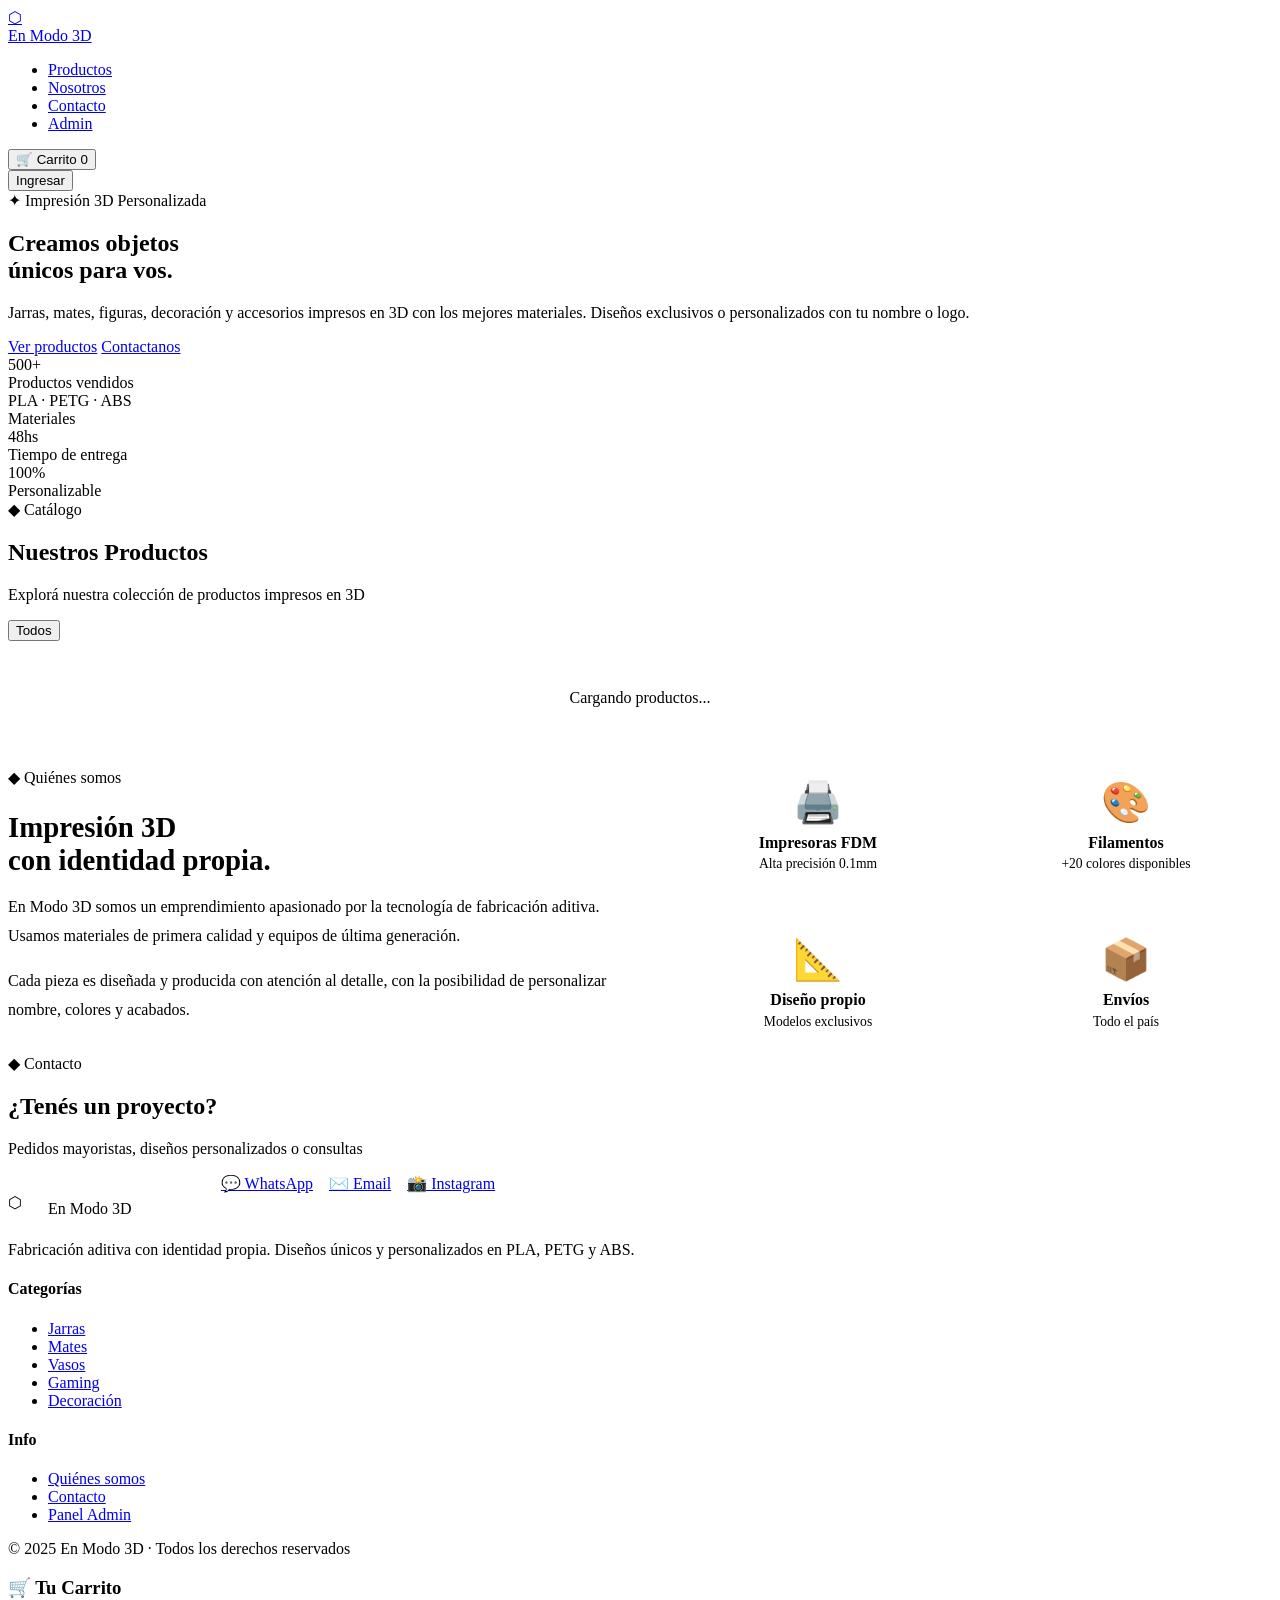
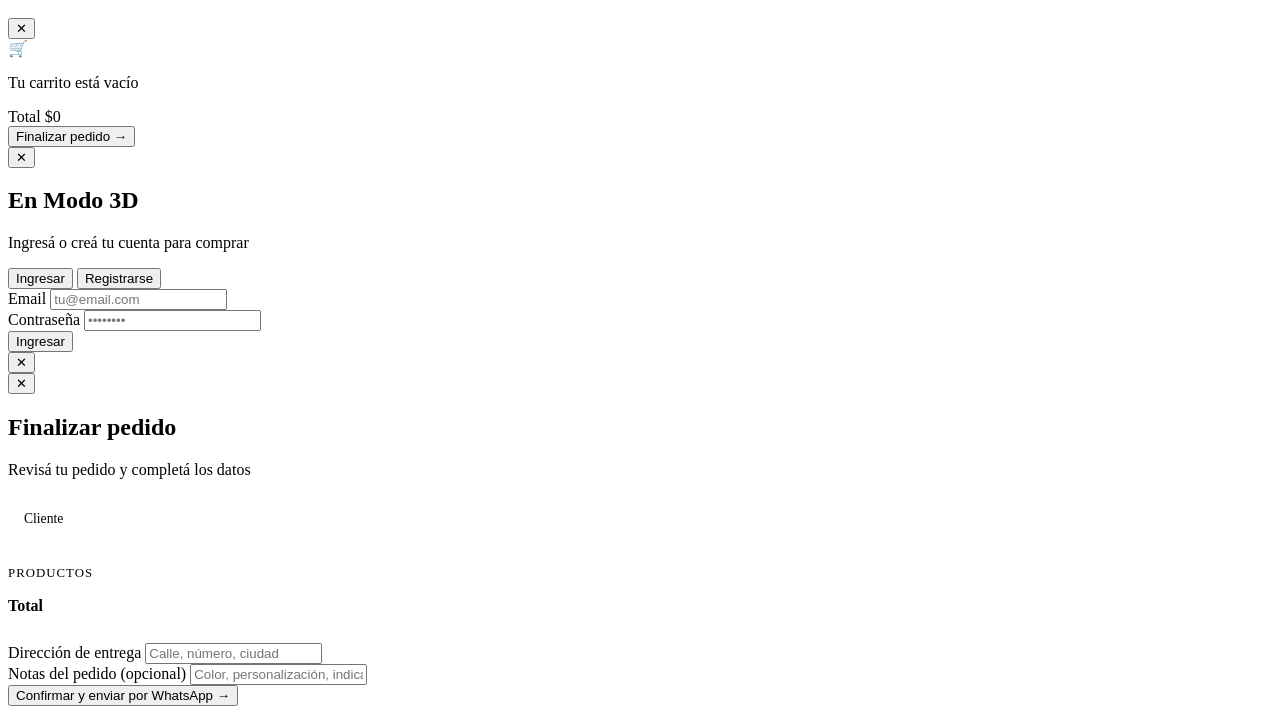
==== index.html @ b985807b "Add files via upload" ====
<!DOCTYPE html>
<html lang="es">
<head>
  <meta charset="UTF-8">
  <meta name="viewport" content="width=device-width, initial-scale=1.0">
  <title>En Modo 3D — Impresión 3D Personalizada</title>
  <meta name="description" content="Productos de impresión 3D únicos y personalizados. Jarras, mates, figuras, accesorios y más.">
  <link rel="stylesheet" href="css/styles.css">
</head>
<body>

<!-- ===================== NAVBAR ===================== -->
<nav class="navbar">
  <a href="#" class="navbar-brand">
    <div class="brand-icon">⬡</div>
    <span class="brand-text">En <span>Modo</span> 3D</span>
  </a>

  <ul class="navbar-nav">
    <li><a href="#productos">Productos</a></li>
    <li><a href="#nosotros">Nosotros</a></li>
    <li><a href="#contacto">Contacto</a></li>
    <li><a href="admin/index.html">Admin</a></li>
  </ul>

  <div class="navbar-right">
    <button class="btn-cart" onclick="toggleCart()">
      🛒 Carrito <span class="cart-count" id="cart-count">0</span>
    </button>
    <div id="nav-auth">
      <button class="btn-auth" onclick="openAuth()">Ingresar</button>
    </div>
  </div>
</nav>

<!-- ===================== HERO ===================== -->
<section class="hero">
  <div class="hero-content">
    <div class="hero-tag">✦ Impresión 3D Personalizada</div>
    <h1>Creamos objetos<br><span>únicos</span> para vos.</h1>
    <p>Jarras, mates, figuras, decoración y accesorios impresos en 3D con los mejores materiales. Diseños exclusivos o personalizados con tu nombre o logo.</p>
    <a href="#productos" class="btn-primary">Ver productos</a>
    <a href="#contacto" class="btn-secondary">Contactanos</a>
  </div>
</section>

<!-- ===================== STATS ===================== -->
<div class="stats-bar">
  <div class="stat-item">
    <div class="stat-num">500+</div>
    <div class="stat-label">Productos vendidos</div>
  </div>
  <div class="stat-item">
    <div class="stat-num">PLA · PETG · ABS</div>
    <div class="stat-label">Materiales</div>
  </div>
  <div class="stat-item">
    <div class="stat-num">48hs</div>
    <div class="stat-label">Tiempo de entrega</div>
  </div>
  <div class="stat-item">
    <div class="stat-num">100%</div>
    <div class="stat-label">Personalizable</div>
  </div>
</div>

<!-- ===================== PRODUCTOS ===================== -->
<section id="productos" class="section">
  <div class="section-header">
    <div class="section-tag">◆ Catálogo</div>
    <h2>Nuestros Productos</h2>
    <p>Explorá nuestra colección de productos impresos en 3D</p>
  </div>

  <div class="categories-grid" id="categories-filter">
    <button class="cat-btn active" data-cat="todos" onclick="renderProducts('todos')">Todos</button>
  </div>

  <div id="products-loading" style="text-align:center;padding:3rem;color:var(--text-muted);">
    Cargando productos...
  </div>

  <div class="products-grid" id="products-grid"></div>
</section>

<!-- ===================== NOSOTROS ===================== -->
<section id="nosotros" style="background:var(--bg-card); border-top:1px solid var(--border); border-bottom:1px solid var(--border);">
  <div class="section" style="display:grid; grid-template-columns:1fr 1fr; gap:4rem; align-items:center;">
    <div>
      <div class="section-tag">◆ Quiénes somos</div>
      <h2 style="font-size:1.8rem; font-weight:800; margin-bottom:1rem;">Impresión 3D <br>con identidad propia.</h2>
      <p style="color:var(--text-muted); line-height:1.8; margin-bottom:1rem;">En Modo 3D somos un emprendimiento apasionado por la tecnología de fabricación aditiva. Usamos materiales de primera calidad y equipos de última generación.</p>
      <p style="color:var(--text-muted); line-height:1.8;">Cada pieza es diseñada y producida con atención al detalle, con la posibilidad de personalizar nombre, colores y acabados.</p>
    </div>
    <div style="display:grid; grid-template-columns:1fr 1fr; gap:1rem;">
      <div style="background:var(--bg-card2); border:1px solid var(--border); border-radius:var(--radius); padding:1.5rem; text-align:center;">
        <div style="font-size:2.5rem; margin-bottom:0.5rem;">🖨️</div>
        <div style="font-weight:700; margin-bottom:0.3rem;">Impresoras FDM</div>
        <div style="color:var(--text-muted); font-size:0.85rem;">Alta precisión 0.1mm</div>
      </div>
      <div style="background:var(--bg-card2); border:1px solid var(--border); border-radius:var(--radius); padding:1.5rem; text-align:center;">
        <div style="font-size:2.5rem; margin-bottom:0.5rem;">🎨</div>
        <div style="font-weight:700; margin-bottom:0.3rem;">Filamentos</div>
        <div style="color:var(--text-muted); font-size:0.85rem;">+20 colores disponibles</div>
      </div>
      <div style="background:var(--bg-card2); border:1px solid var(--border); border-radius:var(--radius); padding:1.5rem; text-align:center;">
        <div style="font-size:2.5rem; margin-bottom:0.5rem;">📐</div>
        <div style="font-weight:700; margin-bottom:0.3rem;">Diseño propio</div>
        <div style="color:var(--text-muted); font-size:0.85rem;">Modelos exclusivos</div>
      </div>
      <div style="background:var(--bg-card2); border:1px solid var(--border); border-radius:var(--radius); padding:1.5rem; text-align:center;">
        <div style="font-size:2.5rem; margin-bottom:0.5rem;">📦</div>
        <div style="font-weight:700; margin-bottom:0.3rem;">Envíos</div>
        <div style="color:var(--text-muted); font-size:0.85rem;">Todo el país</div>
      </div>
    </div>
  </div>
</section>

<!-- ===================== CONTACTO ===================== -->
<section id="contacto" class="section" style="max-width:700px;">
  <div class="section-header">
    <div class="section-tag">◆ Contacto</div>
    <h2>¿Tenés un proyecto?</h2>
    <p>Pedidos mayoristas, diseños personalizados o consultas</p>
  </div>
  <div style="display:flex; gap:1rem; flex-wrap:wrap; justify-content:center;">
    <a href="https://wa.me/5491100000000" target="_blank" class="btn-primary">
      💬 WhatsApp
    </a>
    <a href="mailto:info@enmodo3d.com" class="btn-secondary">
      ✉️ Email
    </a>
    <a href="https://instagram.com/enmodo3d" target="_blank" class="btn-secondary">
      📸 Instagram
    </a>
  </div>
</section>

<!-- ===================== FOOTER ===================== -->
<footer class="footer">
  <div class="footer-inner">
    <div class="footer-brand">
      <div class="navbar-brand" style="display:flex;gap:8px;align-items:center;margin-bottom:0.8rem;">
        <div class="brand-icon" style="width:32px;height:32px;font-size:16px;">⬡</div>
        <span class="brand-text" style="font-size:1rem;">En <span>Modo</span> 3D</span>
      </div>
      <p>Fabricación aditiva con identidad propia. Diseños únicos y personalizados en PLA, PETG y ABS.</p>
    </div>
    <div>
      <h4>Categorías</h4>
      <ul>
        <li><a href="#productos" onclick="renderProducts('Jarras')">Jarras</a></li>
        <li><a href="#productos" onclick="renderProducts('Mates')">Mates</a></li>
        <li><a href="#productos" onclick="renderProducts('Vasos')">Vasos</a></li>
        <li><a href="#productos" onclick="renderProducts('Gaming')">Gaming</a></li>
        <li><a href="#productos" onclick="renderProducts('Decoración')">Decoración</a></li>
      </ul>
    </div>
    <div>
      <h4>Info</h4>
      <ul>
        <li><a href="#nosotros">Quiénes somos</a></li>
        <li><a href="#contacto">Contacto</a></li>
        <li><a href="admin/index.html">Panel Admin</a></li>
      </ul>
    </div>
  </div>
  <div class="footer-bottom">
    <p>© 2025 En Modo 3D · Todos los derechos reservados</p>
  </div>
</footer>

<!-- ===================== CART SIDEBAR ===================== -->
<div class="cart-overlay" id="cart-overlay"></div>
<div class="cart-sidebar" id="cart-sidebar">
  <div class="cart-header">
    <h3>🛒 Tu Carrito</h3>
    <button class="btn-close" onclick="toggleCart()">✕</button>
  </div>
  <div class="cart-items" id="cart-items">
    <div class="cart-empty"><div class="empty-icon">🛒</div><p>Tu carrito está vacío</p></div>
  </div>
  <div class="cart-footer">
    <div class="cart-total">
      <span>Total</span>
      <span id="cart-total-amount">$0</span>
    </div>
    <button class="btn-checkout" onclick="openCheckout()">Finalizar pedido →</button>
  </div>
</div>

<!-- ===================== AUTH MODAL ===================== -->
<div class="modal-overlay" id="auth-modal">
  <div class="modal">
    <button class="modal-close-btn" onclick="closeAuth()">✕</button>
    <h2>En Modo 3D</h2>
    <p class="modal-sub">Ingresá o creá tu cuenta para comprar</p>

    <div class="tabs">
      <button class="tab-btn active" data-tab="login" onclick="switchTab('login')">Ingresar</button>
      <button class="tab-btn" data-tab="register" onclick="switchTab('register')">Registrarse</button>
    </div>

    <div id="auth-msg"></div>

    <!-- Login -->
    <form id="form-login" onsubmit="doLogin(event)">
      <div class="form-group">
        <label>Email</label>
        <input type="email" id="login-email" placeholder="tu@email.com" required>
      </div>
      <div class="form-group">
        <label>Contraseña</label>
        <input type="password" id="login-pass" placeholder="••••••••" required>
      </div>
      <button type="submit" class="btn-submit">Ingresar</button>
    </form>

    <!-- Register -->
    <form id="form-register" style="display:none;" onsubmit="doRegister(event)">
      <div class="form-group">
        <label>Nombre completo</label>
        <input type="text" id="reg-name" placeholder="Juan Pérez" required>
      </div>
      <div class="form-group">
        <label>Email</label>
        <input type="email" id="reg-email" placeholder="tu@email.com" required>
      </div>
      <div class="form-group">
        <label>Teléfono (opcional)</label>
        <input type="tel" id="reg-phone" placeholder="+54 9 11 0000-0000">
      </div>
      <div class="form-group">
        <label>Contraseña</label>
        <input type="password" id="reg-pass" placeholder="Mínimo 6 caracteres" minlength="6" required>
      </div>
      <button type="submit" class="btn-submit">Crear cuenta</button>
    </form>
  </div>
</div>

<!-- ===================== PRODUCT MODAL ===================== -->
<div class="modal-overlay" id="prod-modal">
  <div class="modal">
    <button class="modal-close-btn" onclick="closeProductModal()">✕</button>
    <div id="prod-modal-content"></div>
  </div>
</div>

<!-- ===================== CHECKOUT MODAL ===================== -->
<div class="modal-overlay" id="checkout-modal">
  <div class="modal checkout-modal">
    <button class="modal-close-btn" onclick="closeCheckout()">✕</button>
    <h2>Finalizar pedido</h2>
    <p class="modal-sub">Revisá tu pedido y completá los datos</p>

    <div style="background:var(--bg-card2); border:1px solid var(--border); border-radius:var(--radius-sm); padding:1rem; margin-bottom:1.2rem; font-size:0.85rem;">
      <div style="color:var(--text-muted); margin-bottom:4px;">Cliente</div>
      <div style="font-weight:700;" id="checkout-user-name"></div>
      <div style="color:var(--text-muted);" id="checkout-user-email"></div>
    </div>

    <div style="margin-bottom:1.2rem;">
      <div style="font-size:0.8rem; color:var(--text-muted); text-transform:uppercase; letter-spacing:0.08em; margin-bottom:8px;">Productos</div>
      <div id="checkout-items"></div>
      <div style="display:flex; justify-content:space-between; padding:8px 0; font-weight:700; font-size:1rem; margin-top:4px;">
        <span>Total</span>
        <span style="font-family:'Space Mono',monospace; color:var(--primary);" id="checkout-total"></span>
      </div>
    </div>

    <form onsubmit="doCheckout(event)">
      <div class="form-group">
        <label>Dirección de entrega</label>
        <input type="text" id="checkout-address" placeholder="Calle, número, ciudad" required>
      </div>
      <div class="form-group">
        <label>Notas del pedido (opcional)</label>
        <input type="text" id="checkout-notes" placeholder="Color, personalización, indicaciones...">
      </div>
      <button type="submit" class="btn-submit" id="checkout-btn">Confirmar y enviar por WhatsApp →</button>
    </form>
  </div>
</div>

<!-- ===================== TOAST ===================== -->
<div class="toast" id="toast"></div>

<script src="js/app.js"></script>
</body>
</html>
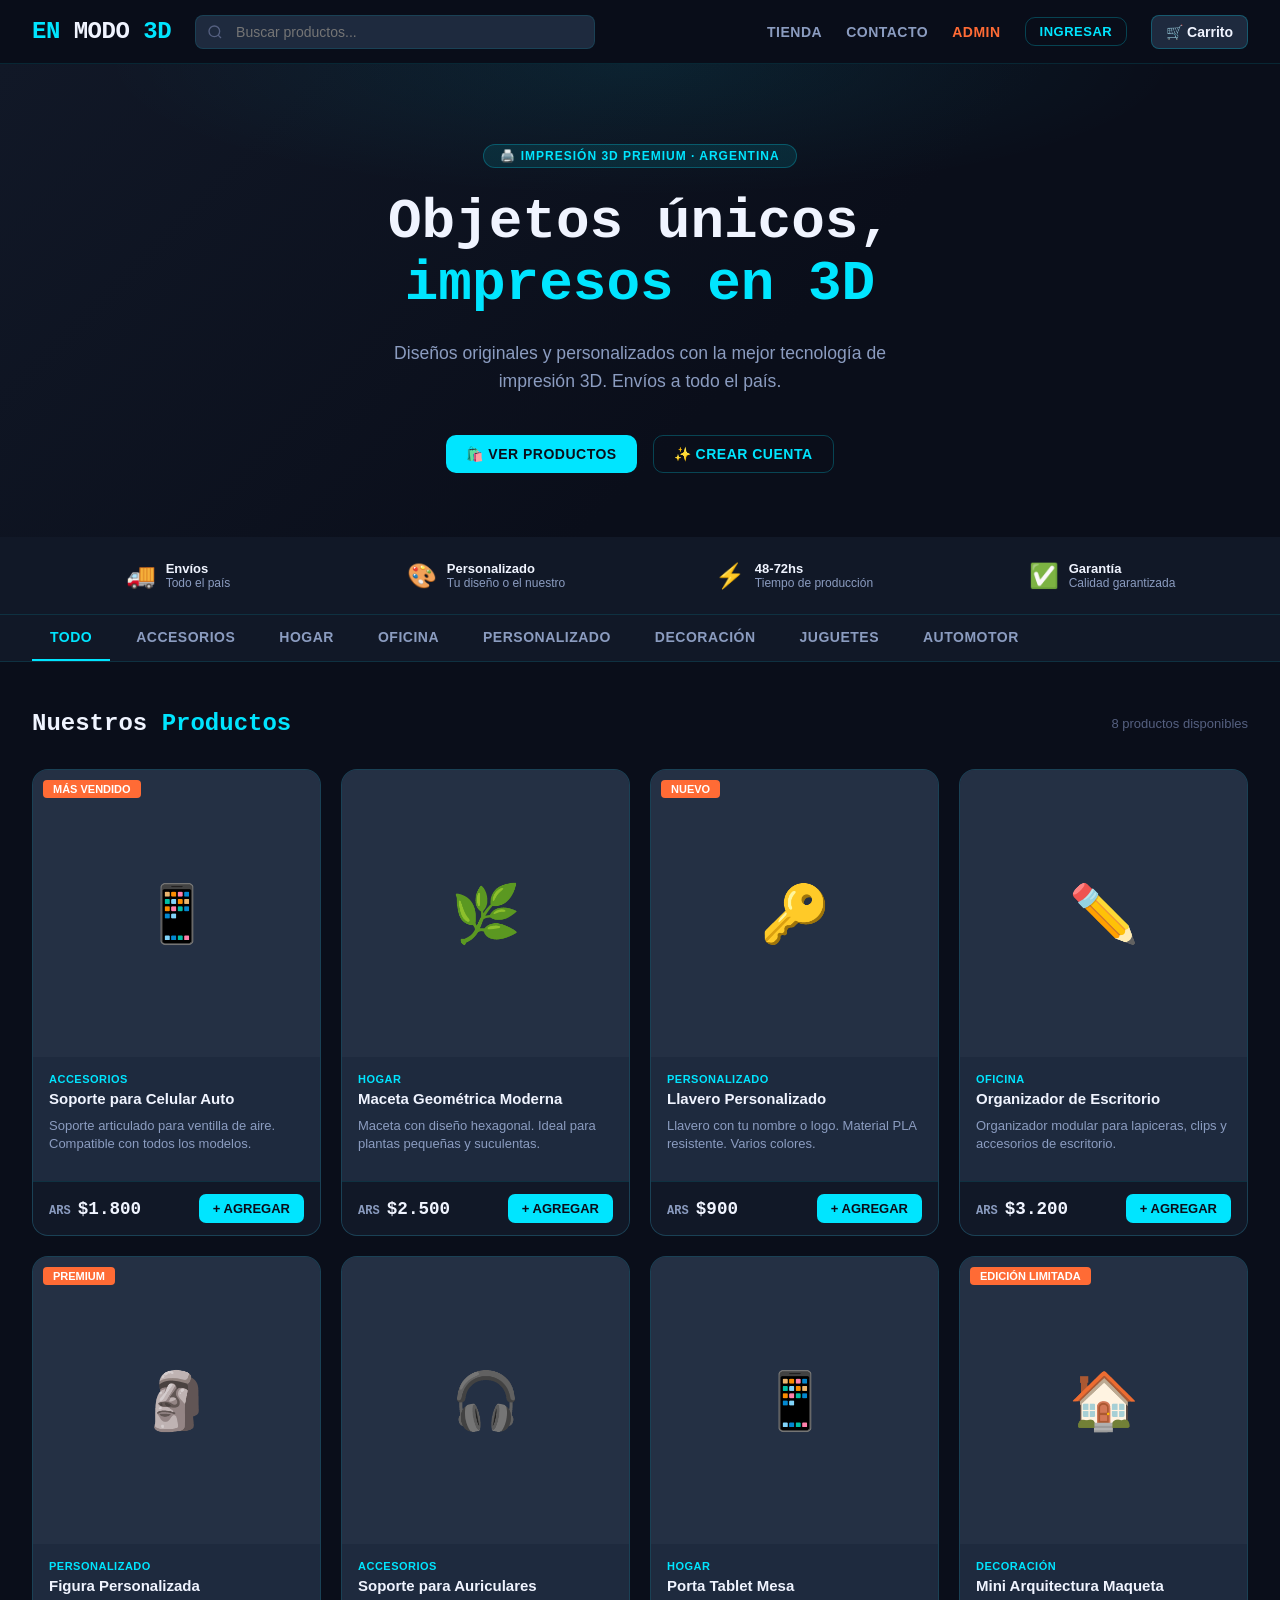
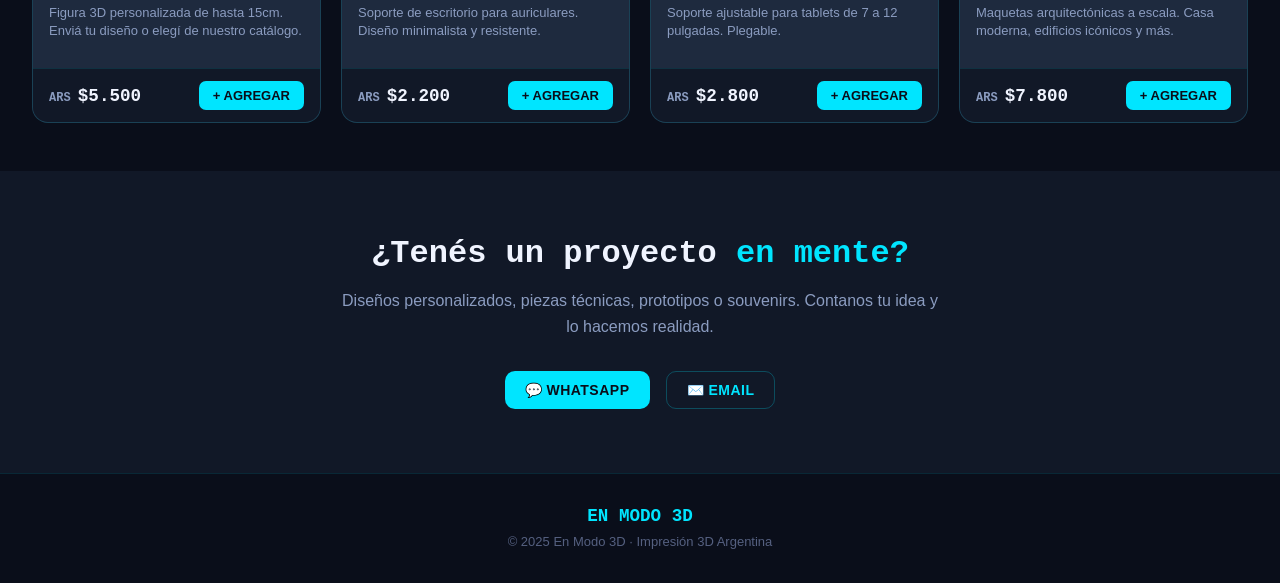
==== commit 91b5fcde: "Update index.html" ====
--- a/index.html
+++ b/index.html
@@ -3,290 +3,169 @@
 <head>
   <meta charset="UTF-8">
   <meta name="viewport" content="width=device-width, initial-scale=1.0">
-  <title>En Modo 3D — Impresión 3D Personalizada</title>
-  <meta name="description" content="Productos de impresión 3D únicos y personalizados. Jarras, mates, figuras, accesorios y más.">
-  <link rel="stylesheet" href="css/styles.css">
+  <title>En Modo 3D — Impresión 3D Argentina</title>
+  <link rel="stylesheet" href="css/style.css">
 </head>
 <body>
-
-<!-- ===================== NAVBAR ===================== -->
 <nav class="navbar">
-  <a href="#" class="navbar-brand">
-    <div class="brand-icon">⬡</div>
-    <span class="brand-text">En <span>Modo</span> 3D</span>
-  </a>
-
+  <a href="index.html" class="navbar-logo">EN <span>MODO</span> 3D</a>
+  <div class="navbar-search">
+    <svg width="16" height="16" viewBox="0 0 24 24" fill="none" stroke="currentColor" stroke-width="2"><circle cx="11" cy="11" r="8"/><path d="m21 21-4.35-4.35"/></svg>
+    <input type="text" id="search-input" placeholder="Buscar productos...">
+  </div>
   <ul class="navbar-nav">
-    <li><a href="#productos">Productos</a></li>
-    <li><a href="#nosotros">Nosotros</a></li>
+    <li><a href="index.html">Tienda</a></li>
     <li><a href="#contacto">Contacto</a></li>
-    <li><a href="admin/index.html">Admin</a></li>
+    <li><a href="admin.html" style="color:var(--accent)">Admin</a></li>
+    <li><button id="nav-login" class="btn btn-outline btn-sm" onclick="Auth.openModal('login')">Ingresar</button></li>
+    <li id="nav-user" style="display:none;align-items:center;gap:10px">
+      <span style="font-size:14px;color:var(--text2)">Hola, <strong id="nav-username" style="color:var(--primary)"></strong></span>
+      <button class="btn btn-outline btn-sm" onclick="Auth.logout()">Salir</button>
+    </li>
+    <li>
+      <button class="btn-cart" onclick="App.openCart()">
+        🛒 Carrito<span class="cart-badge">0</span>
+      </button>
+    </li>
   </ul>
-
-  <div class="navbar-right">
-    <button class="btn-cart" onclick="toggleCart()">
-      🛒 Carrito <span class="cart-count" id="cart-count">0</span>
-    </button>
-    <div id="nav-auth">
-      <button class="btn-auth" onclick="openAuth()">Ingresar</button>
-    </div>
-  </div>
 </nav>
 
-<!-- ===================== HERO ===================== -->
 <section class="hero">
-  <div class="hero-content">
-    <div class="hero-tag">✦ Impresión 3D Personalizada</div>
-    <h1>Creamos objetos<br><span>únicos</span> para vos.</h1>
-    <p>Jarras, mates, figuras, decoración y accesorios impresos en 3D con los mejores materiales. Diseños exclusivos o personalizados con tu nombre o logo.</p>
-    <a href="#productos" class="btn-primary">Ver productos</a>
-    <a href="#contacto" class="btn-secondary">Contactanos</a>
+  <div class="hero-badge">🖨️ Impresión 3D Premium · Argentina</div>
+  <h1>Objetos únicos,<br><span>impresos en 3D</span></h1>
+  <p>Diseños originales y personalizados con la mejor tecnología de impresión 3D. Envíos a todo el país.</p>
+  <div class="hero-actions">
+    <button class="btn btn-primary" onclick="document.getElementById('productos').scrollIntoView({behavior:'smooth'})">🛍️ Ver productos</button>
+    <button class="btn btn-outline" onclick="Auth.openModal('register')">✨ Crear cuenta</button>
   </div>
 </section>
 
-<!-- ===================== STATS ===================== -->
-<div class="stats-bar">
-  <div class="stat-item">
-    <div class="stat-num">500+</div>
-    <div class="stat-label">Productos vendidos</div>
-  </div>
-  <div class="stat-item">
-    <div class="stat-num">PLA · PETG · ABS</div>
-    <div class="stat-label">Materiales</div>
-  </div>
-  <div class="stat-item">
-    <div class="stat-num">48hs</div>
-    <div class="stat-label">Tiempo de entrega</div>
-  </div>
-  <div class="stat-item">
-    <div class="stat-num">100%</div>
-    <div class="stat-label">Personalizable</div>
+<div style="background:var(--bg2);border-bottom:1px solid var(--border);padding:1.5rem 2rem">
+  <div style="max-width:1280px;margin:0 auto;display:grid;grid-template-columns:repeat(4,1fr);gap:1rem">
+    <div style="display:flex;align-items:center;gap:10px;justify-content:center"><span style="font-size:1.5rem">🚚</span><div><div style="font-size:13px;font-weight:700">Envíos</div><div style="font-size:12px;color:var(--text2)">Todo el país</div></div></div>
+    <div style="display:flex;align-items:center;gap:10px;justify-content:center"><span style="font-size:1.5rem">🎨</span><div><div style="font-size:13px;font-weight:700">Personalizado</div><div style="font-size:12px;color:var(--text2)">Tu diseño o el nuestro</div></div></div>
+    <div style="display:flex;align-items:center;gap:10px;justify-content:center"><span style="font-size:1.5rem">⚡</span><div><div style="font-size:13px;font-weight:700">48-72hs</div><div style="font-size:12px;color:var(--text2)">Tiempo de producción</div></div></div>
+    <div style="display:flex;align-items:center;gap:10px;justify-content:center"><span style="font-size:1.5rem">✅</span><div><div style="font-size:13px;font-weight:700">Garantía</div><div style="font-size:12px;color:var(--text2)">Calidad garantizada</div></div></div>
   </div>
 </div>
 
-<!-- ===================== PRODUCTOS ===================== -->
-<section id="productos" class="section">
+<div class="categories-bar" id="productos">
+  <button class="cat-btn active" data-cat="all">Todo</button>
+  <button class="cat-btn" data-cat="Accesorios">Accesorios</button>
+  <button class="cat-btn" data-cat="Hogar">Hogar</button>
+  <button class="cat-btn" data-cat="Oficina">Oficina</button>
+  <button class="cat-btn" data-cat="Personalizado">Personalizado</button>
+  <button class="cat-btn" data-cat="Decoración">Decoración</button>
+  <button class="cat-btn" data-cat="Juguetes">Juguetes</button>
+  <button class="cat-btn" data-cat="Automotor">Automotor</button>
+</div>
+
+<div class="section">
   <div class="section-header">
-    <div class="section-tag">◆ Catálogo</div>
-    <h2>Nuestros Productos</h2>
-    <p>Explorá nuestra colección de productos impresos en 3D</p>
+    <h2 class="section-title">Nuestros <span>Productos</span></h2>
+    <span style="font-size:13px;color:var(--text3)" id="product-count"></span>
   </div>
+  <div class="products-grid" id="products-grid"></div>
+</div>
 
-  <div class="categories-grid" id="categories-filter">
-    <button class="cat-btn active" data-cat="todos" onclick="renderProducts('todos')">Todos</button>
-  </div>
-
-  <div id="products-loading" style="text-align:center;padding:3rem;color:var(--text-muted);">
-    Cargando productos...
-  </div>
-
-  <div class="products-grid" id="products-grid"></div>
-</section>
-
-<!-- ===================== NOSOTROS ===================== -->
-<section id="nosotros" style="background:var(--bg-card); border-top:1px solid var(--border); border-bottom:1px solid var(--border);">
-  <div class="section" style="display:grid; grid-template-columns:1fr 1fr; gap:4rem; align-items:center;">
-    <div>
-      <div class="section-tag">◆ Quiénes somos</div>
-      <h2 style="font-size:1.8rem; font-weight:800; margin-bottom:1rem;">Impresión 3D <br>con identidad propia.</h2>
-      <p style="color:var(--text-muted); line-height:1.8; margin-bottom:1rem;">En Modo 3D somos un emprendimiento apasionado por la tecnología de fabricación aditiva. Usamos materiales de primera calidad y equipos de última generación.</p>
-      <p style="color:var(--text-muted); line-height:1.8;">Cada pieza es diseñada y producida con atención al detalle, con la posibilidad de personalizar nombre, colores y acabados.</p>
-    </div>
-    <div style="display:grid; grid-template-columns:1fr 1fr; gap:1rem;">
-      <div style="background:var(--bg-card2); border:1px solid var(--border); border-radius:var(--radius); padding:1.5rem; text-align:center;">
-        <div style="font-size:2.5rem; margin-bottom:0.5rem;">🖨️</div>
-        <div style="font-weight:700; margin-bottom:0.3rem;">Impresoras FDM</div>
-        <div style="color:var(--text-muted); font-size:0.85rem;">Alta precisión 0.1mm</div>
-      </div>
-      <div style="background:var(--bg-card2); border:1px solid var(--border); border-radius:var(--radius); padding:1.5rem; text-align:center;">
-        <div style="font-size:2.5rem; margin-bottom:0.5rem;">🎨</div>
-        <div style="font-weight:700; margin-bottom:0.3rem;">Filamentos</div>
-        <div style="color:var(--text-muted); font-size:0.85rem;">+20 colores disponibles</div>
-      </div>
-      <div style="background:var(--bg-card2); border:1px solid var(--border); border-radius:var(--radius); padding:1.5rem; text-align:center;">
-        <div style="font-size:2.5rem; margin-bottom:0.5rem;">📐</div>
-        <div style="font-weight:700; margin-bottom:0.3rem;">Diseño propio</div>
-        <div style="color:var(--text-muted); font-size:0.85rem;">Modelos exclusivos</div>
-      </div>
-      <div style="background:var(--bg-card2); border:1px solid var(--border); border-radius:var(--radius); padding:1.5rem; text-align:center;">
-        <div style="font-size:2.5rem; margin-bottom:0.5rem;">📦</div>
-        <div style="font-weight:700; margin-bottom:0.3rem;">Envíos</div>
-        <div style="color:var(--text-muted); font-size:0.85rem;">Todo el país</div>
-      </div>
+<section style="background:var(--bg2);padding:4rem 2rem;text-align:center" id="contacto">
+  <div style="max-width:600px;margin:0 auto">
+    <h2 style="font-size:2rem;font-weight:900;font-family:'Space Mono',monospace;margin-bottom:1rem">¿Tenés un proyecto <span style="color:var(--primary)">en mente?</span></h2>
+    <p style="color:var(--text2);margin-bottom:2rem;line-height:1.6">Diseños personalizados, piezas técnicas, prototipos o souvenirs. Contanos tu idea y lo hacemos realidad.</p>
+    <div style="display:flex;gap:1rem;justify-content:center;flex-wrap:wrap">
+      <a href="https://wa.me/5491100000000" target="_blank" class="btn btn-primary">💬 WhatsApp</a>
+      <a href="mailto:info@enmodo3d.com" class="btn btn-outline">✉️ Email</a>
     </div>
   </div>
 </section>
 
-<!-- ===================== CONTACTO ===================== -->
-<section id="contacto" class="section" style="max-width:700px;">
-  <div class="section-header">
-    <div class="section-tag">◆ Contacto</div>
-    <h2>¿Tenés un proyecto?</h2>
-    <p>Pedidos mayoristas, diseños personalizados o consultas</p>
-  </div>
-  <div style="display:flex; gap:1rem; flex-wrap:wrap; justify-content:center;">
-    <a href="https://wa.me/5491100000000" target="_blank" class="btn-primary">
-      💬 WhatsApp
-    </a>
-    <a href="mailto:info@enmodo3d.com" class="btn-secondary">
-      ✉️ Email
-    </a>
-    <a href="https://instagram.com/enmodo3d" target="_blank" class="btn-secondary">
-      📸 Instagram
-    </a>
-  </div>
-</section>
-
-<!-- ===================== FOOTER ===================== -->
-<footer class="footer">
-  <div class="footer-inner">
-    <div class="footer-brand">
-      <div class="navbar-brand" style="display:flex;gap:8px;align-items:center;margin-bottom:0.8rem;">
-        <div class="brand-icon" style="width:32px;height:32px;font-size:16px;">⬡</div>
-        <span class="brand-text" style="font-size:1rem;">En <span>Modo</span> 3D</span>
-      </div>
-      <p>Fabricación aditiva con identidad propia. Diseños únicos y personalizados en PLA, PETG y ABS.</p>
-    </div>
-    <div>
-      <h4>Categorías</h4>
-      <ul>
-        <li><a href="#productos" onclick="renderProducts('Jarras')">Jarras</a></li>
-        <li><a href="#productos" onclick="renderProducts('Mates')">Mates</a></li>
-        <li><a href="#productos" onclick="renderProducts('Vasos')">Vasos</a></li>
-        <li><a href="#productos" onclick="renderProducts('Gaming')">Gaming</a></li>
-        <li><a href="#productos" onclick="renderProducts('Decoración')">Decoración</a></li>
-      </ul>
-    </div>
-    <div>
-      <h4>Info</h4>
-      <ul>
-        <li><a href="#nosotros">Quiénes somos</a></li>
-        <li><a href="#contacto">Contacto</a></li>
-        <li><a href="admin/index.html">Panel Admin</a></li>
-      </ul>
-    </div>
-  </div>
-  <div class="footer-bottom">
-    <p>© 2025 En Modo 3D · Todos los derechos reservados</p>
-  </div>
+<footer style="background:var(--bg);border-top:1px solid var(--border);padding:2rem;text-align:center">
+  <div style="font-family:'Space Mono',monospace;font-weight:700;font-size:1.1rem;color:var(--primary);margin-bottom:0.5rem">EN MODO 3D</div>
+  <p style="font-size:13px;color:var(--text3)">© 2025 En Modo 3D · Impresión 3D Argentina</p>
 </footer>
 
-<!-- ===================== CART SIDEBAR ===================== -->
 <div class="cart-overlay" id="cart-overlay"></div>
-<div class="cart-sidebar" id="cart-sidebar">
+<div class="cart-drawer" id="cart-drawer">
   <div class="cart-header">
-    <h3>🛒 Tu Carrito</h3>
-    <button class="btn-close" onclick="toggleCart()">✕</button>
+    <h3>🛒 Carrito de compras</h3>
+    <button class="btn-close" onclick="App.closeCart()">✕</button>
   </div>
   <div class="cart-items" id="cart-items">
-    <div class="cart-empty"><div class="empty-icon">🛒</div><p>Tu carrito está vacío</p></div>
+    <div class="cart-empty"><div style="font-size:3rem;margin-bottom:1rem">🛒</div><p style="color:var(--text2)">Tu carrito está vacío</p></div>
   </div>
   <div class="cart-footer">
-    <div class="cart-total">
-      <span>Total</span>
-      <span id="cart-total-amount">$0</span>
-    </div>
-    <button class="btn-checkout" onclick="openCheckout()">Finalizar pedido →</button>
+    <div class="cart-total"><span>Total</span><span id="cart-total">$0</span></div>
+    <button class="btn btn-primary btn-full" onclick="App.openCheckout()">Finalizar pedido →</button>
+    <button class="btn btn-outline btn-full" onclick="App.closeCart()" style="margin-top:8px">Seguir comprando</button>
   </div>
 </div>
 
-<!-- ===================== AUTH MODAL ===================== -->
+<div class="modal-overlay" id="product-modal">
+  <div class="modal" style="max-width:540px">
+    <button class="btn-close" style="position:absolute;top:1rem;right:1rem" onclick="document.getElementById('product-modal').classList.remove('open')">✕</button>
+    <div style="display:flex;gap:1.5rem;margin-bottom:1.5rem;align-items:flex-start">
+      <div style="width:100px;height:100px;background:var(--surface);border-radius:12px;display:flex;align-items:center;justify-content:center;font-size:3rem;flex-shrink:0;overflow:hidden">
+        <span id="pm-emoji"></span>
+        <img id="pm-img" src="" alt="" style="width:100%;height:100%;object-fit:cover;display:none">
+      </div>
+      <div>
+        <div id="pm-category" style="font-size:12px;font-weight:700;color:var(--primary);text-transform:uppercase;letter-spacing:0.5px;margin-bottom:4px"></div>
+        <h2 id="pm-name" style="font-size:1.3rem;font-weight:700;margin-bottom:8px"></h2>
+        <div id="pm-price" style="font-size:1.5rem;font-weight:700;font-family:'Space Mono',monospace;color:var(--primary)"></div>
+        <div id="pm-stock" style="font-size:13px;color:var(--text2);margin-top:4px"></div>
+      </div>
+    </div>
+    <p id="pm-desc" style="color:var(--text2);line-height:1.6;margin-bottom:1.5rem"></p>
+    <div style="display:flex;gap:1rem">
+      <button id="pm-add-btn" class="btn btn-primary" style="flex:1">🛒 Agregar al carrito</button>
+      <button class="btn btn-outline" onclick="document.getElementById('product-modal').classList.remove('open')">Cancelar</button>
+    </div>
+  </div>
+</div>
+
 <div class="modal-overlay" id="auth-modal">
   <div class="modal">
-    <button class="modal-close-btn" onclick="closeAuth()">✕</button>
-    <h2>En Modo 3D</h2>
-    <p class="modal-sub">Ingresá o creá tu cuenta para comprar</p>
-
-    <div class="tabs">
-      <button class="tab-btn active" data-tab="login" onclick="switchTab('login')">Ingresar</button>
-      <button class="tab-btn" data-tab="register" onclick="switchTab('register')">Registrarse</button>
+    <button class="btn-close" style="position:absolute;top:1rem;right:1rem" onclick="Auth.closeModal()">✕</button>
+    <h2>🖨️ En Modo 3D</h2>
+    <p class="modal-sub">Tu cuenta para gestionar pedidos y más</p>
+    <div class="modal-tabs">
+      <button class="tab-btn active" data-tab="login" onclick="Auth.switchTab('login')">Ingresar</button>
+      <button class="tab-btn" data-tab="register" onclick="Auth.switchTab('register')">Registrarse</button>
     </div>
-
-    <div id="auth-msg"></div>
-
-    <!-- Login -->
-    <form id="form-login" onsubmit="doLogin(event)">
-      <div class="form-group">
-        <label>Email</label>
-        <input type="email" id="login-email" placeholder="tu@email.com" required>
+    <form class="auth-form" id="form-login" onsubmit="Auth.login(event)">
+      <div class="form-group"><label>Email</label><input type="email" id="login-email" placeholder="tu@email.com" required></div>
+      <div class="form-group"><label>Contraseña</label><input type="password" id="login-pass" placeholder="••••••••" required></div>
+      <div class="form-msg" id="login-msg"></div>
+      <button type="submit" id="login-btn" class="btn btn-primary btn-full" style="margin-top:1rem">Ingresar</button>
+      <div class="divider"><hr><span>¿No tenés cuenta?</span><hr></div>
+      <button type="button" class="btn btn-outline btn-full" onclick="Auth.switchTab('register')">Crear cuenta gratis</button>
+    </form>
+    <form class="auth-form" id="form-register" onsubmit="Auth.register(event)" style="display:none">
+      <div class="form-row">
+        <div class="form-group"><label>Nombre completo</label><input type="text" id="reg-nombre" placeholder="Juan Pérez" required></div>
+        <div class="form-group"><label>Teléfono</label><input type="tel" id="reg-tel" placeholder="+54 11 0000-0000"></div>
       </div>
-      <div class="form-group">
-        <label>Contraseña</label>
-        <input type="password" id="login-pass" placeholder="••••••••" required>
+      <div class="form-group"><label>Email</label><input type="email" id="reg-email" placeholder="tu@email.com" required></div>
+      <div class="form-row">
+        <div class="form-group"><label>Contraseña</label><input type="password" id="reg-pass" placeholder="Mínimo 6 caracteres" required></div>
+        <div class="form-group"><label>Repetir contraseña</label><input type="password" id="reg-pass2" placeholder="Repetir" required></div>
       </div>
-      <button type="submit" class="btn-submit">Ingresar</button>
-    </form>
-
-    <!-- Register -->
-    <form id="form-register" style="display:none;" onsubmit="doRegister(event)">
-      <div class="form-group">
-        <label>Nombre completo</label>
-        <input type="text" id="reg-name" placeholder="Juan Pérez" required>
-      </div>
-      <div class="form-group">
-        <label>Email</label>
-        <input type="email" id="reg-email" placeholder="tu@email.com" required>
-      </div>
-      <div class="form-group">
-        <label>Teléfono (opcional)</label>
-        <input type="tel" id="reg-phone" placeholder="+54 9 11 0000-0000">
-      </div>
-      <div class="form-group">
-        <label>Contraseña</label>
-        <input type="password" id="reg-pass" placeholder="Mínimo 6 caracteres" minlength="6" required>
-      </div>
-      <button type="submit" class="btn-submit">Crear cuenta</button>
+      <div class="form-msg" id="reg-msg"></div>
+      <button type="submit" id="reg-btn" class="btn btn-primary btn-full" style="margin-top:1rem">Crear cuenta</button>
     </form>
   </div>
 </div>
 
-<!-- ===================== PRODUCT MODAL ===================== -->
-<div class="modal-overlay" id="prod-modal">
-  <div class="modal">
-    <button class="modal-close-btn" onclick="closeProductModal()">✕</button>
-    <div id="prod-modal-content"></div>
-  </div>
-</div>
-
-<!-- ===================== CHECKOUT MODAL ===================== -->
-<div class="modal-overlay" id="checkout-modal">
-  <div class="modal checkout-modal">
-    <button class="modal-close-btn" onclick="closeCheckout()">✕</button>
-    <h2>Finalizar pedido</h2>
-    <p class="modal-sub">Revisá tu pedido y completá los datos</p>
-
-    <div style="background:var(--bg-card2); border:1px solid var(--border); border-radius:var(--radius-sm); padding:1rem; margin-bottom:1.2rem; font-size:0.85rem;">
-      <div style="color:var(--text-muted); margin-bottom:4px;">Cliente</div>
-      <div style="font-weight:700;" id="checkout-user-name"></div>
-      <div style="color:var(--text-muted);" id="checkout-user-email"></div>
-    </div>
-
-    <div style="margin-bottom:1.2rem;">
-      <div style="font-size:0.8rem; color:var(--text-muted); text-transform:uppercase; letter-spacing:0.08em; margin-bottom:8px;">Productos</div>
-      <div id="checkout-items"></div>
-      <div style="display:flex; justify-content:space-between; padding:8px 0; font-weight:700; font-size:1rem; margin-top:4px;">
-        <span>Total</span>
-        <span style="font-family:'Space Mono',monospace; color:var(--primary);" id="checkout-total"></span>
-      </div>
-    </div>
-
-    <form onsubmit="doCheckout(event)">
-      <div class="form-group">
-        <label>Dirección de entrega</label>
-        <input type="text" id="checkout-address" placeholder="Calle, número, ciudad" required>
-      </div>
-      <div class="form-group">
-        <label>Notas del pedido (opcional)</label>
-        <input type="text" id="checkout-notes" placeholder="Color, personalización, indicaciones...">
-      </div>
-      <button type="submit" class="btn-submit" id="checkout-btn">Confirmar y enviar por WhatsApp →</button>
-    </form>
-  </div>
-</div>
-
-<!-- ===================== TOAST ===================== -->
-<div class="toast" id="toast"></div>
-
+<div class="toast-container"></div>
+<script src="js/sheets.js"></script>
 <script src="js/app.js"></script>
+<script>
+  document.addEventListener('DOMContentLoaded', () => {
+    setTimeout(() => {
+      const count = document.getElementById('product-count');
+      if (count) count.textContent = App.products.filter(p=>p.active).length + ' productos disponibles';
+    }, 100);
+  });
+</script>
 </body>
 </html>
--- a/css/style.css
+++ b/css/style.css
@@ -0,0 +1,677 @@
+@import url('https://fonts.googleapis.com/css2?family=Exo+2:wght@300;400;600;700;900&family=Space+Mono:wght@400;700&display=swap');
+
+:root {
+  --primary: #00E5FF;
+  --primary-dark: #00B8CC;
+  --accent: #FF6B35;
+  --bg: #0A0E1A;
+  --bg2: #111827;
+  --bg3: #1C2333;
+  --surface: #1E2A3E;
+  --surface2: #243044;
+  --text: #F0F4FF;
+  --text2: #8B9CC0;
+  --text3: #556080;
+  --border: rgba(0,229,255,0.12);
+  --border2: rgba(0,229,255,0.25);
+  --success: #00FF88;
+  --warning: #FFB700;
+  --danger: #FF4757;
+  --radius: 10px;
+  --radius-lg: 16px;
+}
+
+* { margin: 0; padding: 0; box-sizing: border-box; }
+
+body {
+  font-family: 'Exo 2', sans-serif;
+  background: var(--bg);
+  color: var(--text);
+  min-height: 100vh;
+  font-size: 16px;
+}
+
+a { text-decoration: none; color: inherit; }
+
+/* NAVBAR */
+.navbar {
+  position: sticky; top: 0; z-index: 100;
+  background: rgba(10,14,26,0.92);
+  backdrop-filter: blur(16px);
+  border-bottom: 1px solid var(--border);
+  padding: 0 2rem;
+  display: flex; align-items: center; gap: 1.5rem;
+  height: 64px;
+}
+.navbar-logo {
+  font-size: 1.5rem; font-weight: 900;
+  color: var(--primary);
+  letter-spacing: -0.5px;
+  white-space: nowrap;
+  font-family: 'Space Mono', monospace;
+}
+.navbar-logo span { color: var(--text); }
+.navbar-search {
+  flex: 1; max-width: 400px;
+  position: relative;
+}
+.navbar-search input {
+  width: 100%; padding: 8px 16px 8px 40px;
+  background: var(--surface);
+  border: 1px solid var(--border);
+  border-radius: 8px;
+  color: var(--text);
+  font-family: 'Exo 2', sans-serif;
+  font-size: 14px;
+  outline: none;
+  transition: border-color 0.2s;
+}
+.navbar-search input:focus { border-color: var(--primary); }
+.navbar-search svg {
+  position: absolute; left: 12px; top: 50%;
+  transform: translateY(-50%);
+  color: var(--text3);
+  pointer-events: none;
+}
+.navbar-nav {
+  display: flex; gap: 1.5rem;
+  margin-left: auto;
+  align-items: center;
+  list-style: none;
+}
+.navbar-nav a {
+  font-size: 14px; font-weight: 600;
+  color: var(--text2);
+  transition: color 0.2s;
+  text-transform: uppercase;
+  letter-spacing: 0.5px;
+}
+.navbar-nav a:hover { color: var(--primary); }
+.btn-cart {
+  position: relative;
+  background: var(--surface);
+  border: 1px solid var(--border2);
+  border-radius: 8px;
+  padding: 8px 14px;
+  cursor: pointer;
+  display: flex; align-items: center; gap: 8px;
+  color: var(--text);
+  font-family: 'Exo 2', sans-serif;
+  font-size: 14px; font-weight: 600;
+  transition: all 0.2s;
+}
+.btn-cart:hover { background: var(--surface2); border-color: var(--primary); color: var(--primary); }
+.cart-badge {
+  position: absolute; top: -6px; right: -6px;
+  background: var(--accent);
+  color: white;
+  width: 18px; height: 18px;
+  border-radius: 50%;
+  font-size: 11px; font-weight: 700;
+  display: flex; align-items: center; justify-content: center;
+  display: none;
+}
+
+/* BUTTONS */
+.btn {
+  display: inline-flex; align-items: center; gap: 8px;
+  padding: 10px 20px;
+  border-radius: var(--radius);
+  font-family: 'Exo 2', sans-serif;
+  font-size: 14px; font-weight: 700;
+  cursor: pointer;
+  transition: all 0.2s;
+  border: none;
+  text-transform: uppercase;
+  letter-spacing: 0.5px;
+}
+.btn-primary {
+  background: var(--primary);
+  color: var(--bg);
+}
+.btn-primary:hover { background: var(--primary-dark); transform: translateY(-1px); }
+.btn-outline {
+  background: transparent;
+  border: 1px solid var(--border2);
+  color: var(--primary);
+}
+.btn-outline:hover { background: rgba(0,229,255,0.08); }
+.btn-danger {
+  background: var(--danger);
+  color: white;
+}
+.btn-sm { padding: 6px 14px; font-size: 13px; }
+.btn-full { width: 100%; justify-content: center; }
+
+/* HERO */
+.hero {
+  background: linear-gradient(135deg, var(--bg2) 0%, var(--bg) 60%);
+  padding: 5rem 2rem 4rem;
+  text-align: center;
+  position: relative;
+  overflow: hidden;
+}
+.hero::before {
+  content: '';
+  position: absolute; inset: 0;
+  background: radial-gradient(ellipse 60% 40% at 50% 0%, rgba(0,229,255,0.08) 0%, transparent 70%);
+  pointer-events: none;
+}
+.hero-badge {
+  display: inline-block;
+  background: rgba(0,229,255,0.1);
+  border: 1px solid var(--border2);
+  color: var(--primary);
+  padding: 4px 16px;
+  border-radius: 20px;
+  font-size: 12px; font-weight: 700;
+  text-transform: uppercase;
+  letter-spacing: 1px;
+  margin-bottom: 1.5rem;
+}
+.hero h1 {
+  font-size: 3.5rem; font-weight: 900;
+  line-height: 1.1;
+  margin-bottom: 1.5rem;
+  font-family: 'Space Mono', monospace;
+}
+.hero h1 span { color: var(--primary); }
+.hero p {
+  font-size: 1.1rem; color: var(--text2);
+  max-width: 560px; margin: 0 auto 2.5rem;
+  line-height: 1.6;
+}
+.hero-actions { display: flex; gap: 1rem; justify-content: center; }
+
+/* CATEGORIES */
+.categories-bar {
+  background: var(--bg2);
+  border-bottom: 1px solid var(--border);
+  padding: 0 2rem;
+  display: flex; align-items: center; gap: 0.5rem;
+  overflow-x: auto;
+  scrollbar-width: none;
+}
+.categories-bar::-webkit-scrollbar { display: none; }
+.cat-btn {
+  padding: 14px 18px;
+  background: none;
+  border: none; border-bottom: 2px solid transparent;
+  color: var(--text2);
+  font-family: 'Exo 2', sans-serif;
+  font-size: 14px; font-weight: 600;
+  cursor: pointer;
+  white-space: nowrap;
+  transition: all 0.2s;
+  text-transform: uppercase;
+  letter-spacing: 0.5px;
+}
+.cat-btn:hover, .cat-btn.active {
+  color: var(--primary);
+  border-bottom-color: var(--primary);
+}
+
+/* PRODUCTS GRID */
+.section {
+  padding: 3rem 2rem;
+  max-width: 1280px;
+  margin: 0 auto;
+}
+.section-header {
+  display: flex; align-items: center; justify-content: space-between;
+  margin-bottom: 2rem;
+}
+.section-title {
+  font-size: 1.5rem; font-weight: 700;
+  font-family: 'Space Mono', monospace;
+}
+.section-title span { color: var(--primary); }
+
+.products-grid {
+  display: grid;
+  grid-template-columns: repeat(auto-fill, minmax(240px, 1fr));
+  gap: 1.25rem;
+}
+
+.product-card {
+  background: var(--surface);
+  border: 1px solid var(--border);
+  border-radius: var(--radius-lg);
+  overflow: hidden;
+  transition: all 0.25s;
+  cursor: pointer;
+  position: relative;
+}
+.product-card:hover {
+  border-color: var(--border2);
+  transform: translateY(-3px);
+  box-shadow: 0 8px 32px rgba(0,229,255,0.08);
+}
+.product-img {
+  width: 100%;
+  aspect-ratio: 1;
+  object-fit: cover;
+  background: var(--surface2);
+  display: flex; align-items: center; justify-content: center;
+  font-size: 3rem;
+  color: var(--primary);
+  position: relative;
+}
+.product-img img { width: 100%; height: 100%; object-fit: cover; }
+.product-badge {
+  position: absolute; top: 10px; left: 10px;
+  background: var(--accent);
+  color: white;
+  padding: 3px 10px;
+  border-radius: 4px;
+  font-size: 11px; font-weight: 700;
+  text-transform: uppercase;
+}
+.product-body { padding: 1rem; }
+.product-category {
+  font-size: 11px; font-weight: 700;
+  color: var(--primary);
+  text-transform: uppercase;
+  letter-spacing: 0.5px;
+  margin-bottom: 4px;
+}
+.product-name {
+  font-size: 15px; font-weight: 600;
+  margin-bottom: 8px;
+  line-height: 1.3;
+}
+.product-desc {
+  font-size: 13px;
+  color: var(--text2);
+  line-height: 1.4;
+  margin-bottom: 12px;
+}
+.product-footer {
+  display: flex; align-items: center; justify-content: space-between;
+  padding: 0.75rem 1rem;
+  border-top: 1px solid var(--border);
+  background: var(--bg2);
+}
+.product-price {
+  font-size: 1.1rem; font-weight: 700;
+  color: var(--text);
+  font-family: 'Space Mono', monospace;
+}
+.product-price .currency { font-size: 0.75rem; color: var(--text2); }
+.btn-add {
+  background: var(--primary);
+  color: var(--bg);
+  border: none;
+  padding: 7px 14px;
+  border-radius: 7px;
+  font-family: 'Exo 2', sans-serif;
+  font-size: 13px; font-weight: 700;
+  cursor: pointer;
+  transition: all 0.2s;
+  text-transform: uppercase;
+}
+.btn-add:hover { background: var(--primary-dark); transform: scale(1.04); }
+
+/* CART DRAWER */
+.cart-overlay {
+  position: fixed; inset: 0;
+  background: rgba(0,0,0,0.6);
+  backdrop-filter: blur(4px);
+  z-index: 200;
+  opacity: 0; pointer-events: none;
+  transition: opacity 0.25s;
+}
+.cart-overlay.open { opacity: 1; pointer-events: all; }
+.cart-drawer {
+  position: fixed; top: 0; right: 0; bottom: 0;
+  width: 400px;
+  background: var(--bg2);
+  border-left: 1px solid var(--border);
+  z-index: 201;
+  transform: translateX(100%);
+  transition: transform 0.3s cubic-bezier(0.4,0,0.2,1);
+  display: flex; flex-direction: column;
+}
+.cart-drawer.open { transform: translateX(0); }
+.cart-header {
+  padding: 1.25rem 1.5rem;
+  border-bottom: 1px solid var(--border);
+  display: flex; align-items: center; justify-content: space-between;
+}
+.cart-header h3 {
+  font-size: 1.1rem; font-weight: 700;
+  font-family: 'Space Mono', monospace;
+}
+.btn-close {
+  background: none; border: none;
+  color: var(--text2); cursor: pointer;
+  font-size: 1.25rem; padding: 4px;
+  transition: color 0.2s;
+}
+.btn-close:hover { color: var(--text); }
+.cart-items { flex: 1; overflow-y: auto; padding: 1rem 1.5rem; }
+.cart-empty {
+  text-align: center; padding: 3rem 1rem;
+  color: var(--text3);
+}
+.cart-item {
+  display: flex; gap: 12px;
+  padding: 12px 0;
+  border-bottom: 1px solid var(--border);
+}
+.cart-item-img {
+  width: 56px; height: 56px;
+  background: var(--surface);
+  border-radius: 8px;
+  display: flex; align-items: center; justify-content: center;
+  font-size: 1.5rem; flex-shrink: 0;
+  overflow: hidden;
+}
+.cart-item-img img { width: 100%; height: 100%; object-fit: cover; }
+.cart-item-info { flex: 1; }
+.cart-item-name { font-size: 14px; font-weight: 600; margin-bottom: 4px; }
+.cart-item-price { font-size: 13px; color: var(--primary); font-family: 'Space Mono', monospace; }
+.cart-item-qty {
+  display: flex; align-items: center; gap: 8px;
+  margin-top: 6px;
+}
+.qty-btn {
+  width: 24px; height: 24px;
+  background: var(--surface); border: 1px solid var(--border);
+  border-radius: 4px; cursor: pointer;
+  color: var(--text); font-size: 14px;
+  display: flex; align-items: center; justify-content: center;
+  transition: all 0.15s;
+}
+.qty-btn:hover { background: var(--surface2); border-color: var(--primary); }
+.qty-val { font-size: 14px; font-weight: 600; min-width: 20px; text-align: center; }
+.cart-remove {
+  background: none; border: none; color: var(--text3);
+  cursor: pointer; padding: 4px; transition: color 0.2s;
+  align-self: center;
+}
+.cart-remove:hover { color: var(--danger); }
+.cart-footer {
+  padding: 1.25rem 1.5rem;
+  border-top: 1px solid var(--border);
+  background: var(--bg);
+}
+.cart-total {
+  display: flex; justify-content: space-between;
+  font-size: 1.1rem; font-weight: 700;
+  margin-bottom: 1rem;
+  font-family: 'Space Mono', monospace;
+}
+.cart-total span:last-child { color: var(--primary); }
+
+/* MODAL */
+.modal-overlay {
+  position: fixed; inset: 0;
+  background: rgba(0,0,0,0.75);
+  backdrop-filter: blur(8px);
+  z-index: 300;
+  display: none; align-items: center; justify-content: center;
+  padding: 1rem;
+}
+.modal-overlay.open { display: flex; }
+.modal {
+  background: var(--bg2);
+  border: 1px solid var(--border);
+  border-radius: var(--radius-lg);
+  width: 100%; max-width: 480px;
+  padding: 2rem;
+  position: relative;
+}
+.modal h2 {
+  font-size: 1.5rem; font-weight: 700;
+  font-family: 'Space Mono', monospace;
+  margin-bottom: 0.5rem;
+}
+.modal-sub { color: var(--text2); font-size: 14px; margin-bottom: 1.5rem; }
+.form-group { margin-bottom: 1rem; }
+.form-group label {
+  display: block; font-size: 13px; font-weight: 600;
+  color: var(--text2); margin-bottom: 6px;
+  text-transform: uppercase; letter-spacing: 0.5px;
+}
+.form-group input {
+  width: 100%;
+  background: var(--surface);
+  border: 1px solid var(--border);
+  border-radius: var(--radius);
+  padding: 10px 14px;
+  color: var(--text);
+  font-family: 'Exo 2', sans-serif;
+  font-size: 15px;
+  outline: none;
+  transition: border-color 0.2s;
+}
+.form-group input:focus { border-color: var(--primary); }
+.form-row { display: grid; grid-template-columns: 1fr 1fr; gap: 1rem; }
+.modal-tabs {
+  display: flex; gap: 0;
+  margin-bottom: 1.5rem;
+  background: var(--surface);
+  border-radius: var(--radius);
+  padding: 3px;
+}
+.tab-btn {
+  flex: 1; padding: 8px;
+  background: none; border: none;
+  border-radius: 8px;
+  color: var(--text2); cursor: pointer;
+  font-family: 'Exo 2', sans-serif;
+  font-size: 14px; font-weight: 600;
+  transition: all 0.2s;
+}
+.tab-btn.active {
+  background: var(--primary);
+  color: var(--bg);
+}
+.form-msg {
+  font-size: 13px; margin-top: 8px;
+  display: none;
+}
+.form-msg.success { color: var(--success); display: block; }
+.form-msg.error { color: var(--danger); display: block; }
+.divider { display: flex; align-items: center; gap: 12px; margin: 1.25rem 0; }
+.divider hr { flex: 1; border: none; border-top: 1px solid var(--border); }
+.divider span { font-size: 12px; color: var(--text3); }
+
+/* ADMIN PANEL */
+.admin-layout {
+  display: flex; min-height: calc(100vh - 64px);
+}
+.admin-sidebar {
+  width: 240px; flex-shrink: 0;
+  background: var(--bg2);
+  border-right: 1px solid var(--border);
+  padding: 1.5rem 1rem;
+}
+.admin-nav { list-style: none; }
+.admin-nav li a {
+  display: flex; align-items: center; gap: 10px;
+  padding: 10px 14px;
+  border-radius: var(--radius);
+  font-size: 14px; font-weight: 600;
+  color: var(--text2);
+  transition: all 0.2s;
+  text-transform: uppercase; letter-spacing: 0.5px;
+}
+.admin-nav li a:hover,
+.admin-nav li a.active {
+  background: rgba(0,229,255,0.08);
+  color: var(--primary);
+}
+.admin-content { flex: 1; padding: 2rem; }
+.admin-header {
+  display: flex; align-items: center; justify-content: space-between;
+  margin-bottom: 1.5rem;
+}
+.admin-title {
+  font-size: 1.5rem; font-weight: 700;
+  font-family: 'Space Mono', monospace;
+}
+.stats-grid {
+  display: grid; grid-template-columns: repeat(4, 1fr);
+  gap: 1rem; margin-bottom: 2rem;
+}
+.stat-card {
+  background: var(--surface);
+  border: 1px solid var(--border);
+  border-radius: var(--radius);
+  padding: 1.25rem;
+}
+.stat-label { font-size: 12px; color: var(--text3); text-transform: uppercase; letter-spacing: 0.5px; margin-bottom: 8px; }
+.stat-val { font-size: 1.75rem; font-weight: 700; font-family: 'Space Mono', monospace; color: var(--primary); }
+
+/* TABLE */
+.data-table {
+  width: 100%;
+  border-collapse: collapse;
+  font-size: 14px;
+}
+.data-table th {
+  text-align: left; padding: 12px 16px;
+  border-bottom: 1px solid var(--border);
+  font-size: 12px; font-weight: 700;
+  color: var(--text3); text-transform: uppercase; letter-spacing: 0.5px;
+}
+.data-table td {
+  padding: 12px 16px;
+  border-bottom: 1px solid rgba(0,229,255,0.05);
+}
+.data-table tr:hover td { background: rgba(0,229,255,0.03); }
+.status-badge {
+  display: inline-block;
+  padding: 3px 10px;
+  border-radius: 20px;
+  font-size: 12px; font-weight: 700;
+}
+.status-pending { background: rgba(255,183,0,0.1); color: var(--warning); }
+.status-confirmed { background: rgba(0,255,136,0.1); color: var(--success); }
+.status-cancelled { background: rgba(255,71,87,0.1); color: var(--danger); }
+
+/* PRODUCT FORM */
+.product-form-grid {
+  display: grid; grid-template-columns: 1fr 1fr;
+  gap: 1rem;
+}
+.product-form-grid .full { grid-column: 1 / -1; }
+
+/* TOAST */
+.toast-container {
+  position: fixed; bottom: 2rem; right: 2rem;
+  z-index: 500;
+  display: flex; flex-direction: column; gap: 8px;
+}
+.toast {
+  background: var(--surface2);
+  border: 1px solid var(--border2);
+  border-radius: var(--radius);
+  padding: 12px 18px;
+  display: flex; align-items: center; gap: 10px;
+  font-size: 14px; font-weight: 600;
+  box-shadow: 0 4px 20px rgba(0,0,0,0.4);
+  animation: slideIn 0.3s ease;
+  color: var(--text);
+}
+.toast.success { border-color: rgba(0,255,136,0.3); }
+.toast.success .toast-icon { color: var(--success); }
+.toast.error { border-color: rgba(255,71,87,0.3); }
+.toast.error .toast-icon { color: var(--danger); }
+@keyframes slideIn {
+  from { transform: translateX(100px); opacity: 0; }
+  to { transform: translateX(0); opacity: 1; }
+}
+
+/* CHECKOUT */
+.checkout-grid { display: grid; grid-template-columns: 1fr 380px; gap: 2rem; }
+.checkout-card {
+  background: var(--surface);
+  border: 1px solid var(--border);
+  border-radius: var(--radius-lg);
+  padding: 1.5rem;
+  margin-bottom: 1.25rem;
+}
+.checkout-card h3 {
+  font-size: 1rem; font-weight: 700;
+  font-family: 'Space Mono', monospace;
+  margin-bottom: 1.25rem;
+  color: var(--primary);
+}
+.order-summary-item {
+  display: flex; justify-content: space-between;
+  padding: 8px 0;
+  font-size: 14px;
+  border-bottom: 1px solid var(--border);
+}
+.order-total {
+  display: flex; justify-content: space-between;
+  padding: 12px 0 0;
+  font-size: 1.1rem; font-weight: 700;
+  font-family: 'Space Mono', monospace;
+}
+.order-total span:last-child { color: var(--primary); }
+
+/* SCROLLBAR */
+::-webkit-scrollbar { width: 6px; height: 6px; }
+::-webkit-scrollbar-track { background: var(--bg2); }
+::-webkit-scrollbar-thumb { background: var(--border2); border-radius: 3px; }
+::-webkit-scrollbar-thumb:hover { background: var(--primary); }
+
+/* RESPONSIVE */
+@media (max-width: 768px) {
+  .hero h1 { font-size: 2.2rem; }
+  .hero-actions { flex-direction: column; align-items: center; }
+  .products-grid { grid-template-columns: repeat(2, 1fr); }
+  .checkout-grid { grid-template-columns: 1fr; }
+  .stats-grid { grid-template-columns: repeat(2, 1fr); }
+  .admin-layout { flex-direction: column; }
+  .admin-sidebar { width: 100%; border-right: none; border-bottom: 1px solid var(--border); padding: 0.5rem; }
+  .admin-nav { display: flex; overflow-x: auto; }
+  .cart-drawer { width: 100%; }
+  .navbar-search { display: none; }
+}
+
+/* LOADING */
+.spinner {
+  width: 20px; height: 20px;
+  border: 2px solid var(--border);
+  border-top-color: var(--primary);
+  border-radius: 50%;
+  animation: spin 0.6s linear infinite;
+  display: inline-block;
+}
+@keyframes spin { to { transform: rotate(360deg); } }
+
+/* EMPTY STATE */
+.empty-state {
+  text-align: center;
+  padding: 4rem 2rem;
+  color: var(--text3);
+}
+.empty-state .icon { font-size: 3rem; margin-bottom: 1rem; color: var(--text3); }
+.empty-state h3 { font-size: 1.1rem; margin-bottom: 0.5rem; color: var(--text2); }
+
+/* PAGINATION */
+.pagination {
+  display: flex; gap: 6px; justify-content: center;
+  margin-top: 2rem;
+}
+.page-btn {
+  width: 36px; height: 36px;
+  border-radius: 8px;
+  background: var(--surface);
+  border: 1px solid var(--border);
+  color: var(--text2);
+  cursor: pointer; font-family: 'Exo 2', sans-serif;
+  font-size: 14px; font-weight: 600;
+  display: flex; align-items: center; justify-content: center;
+  transition: all 0.2s;
+}
+.page-btn:hover, .page-btn.active {
+  background: var(--primary);
+  color: var(--bg);
+  border-color: var(--primary);
+}
